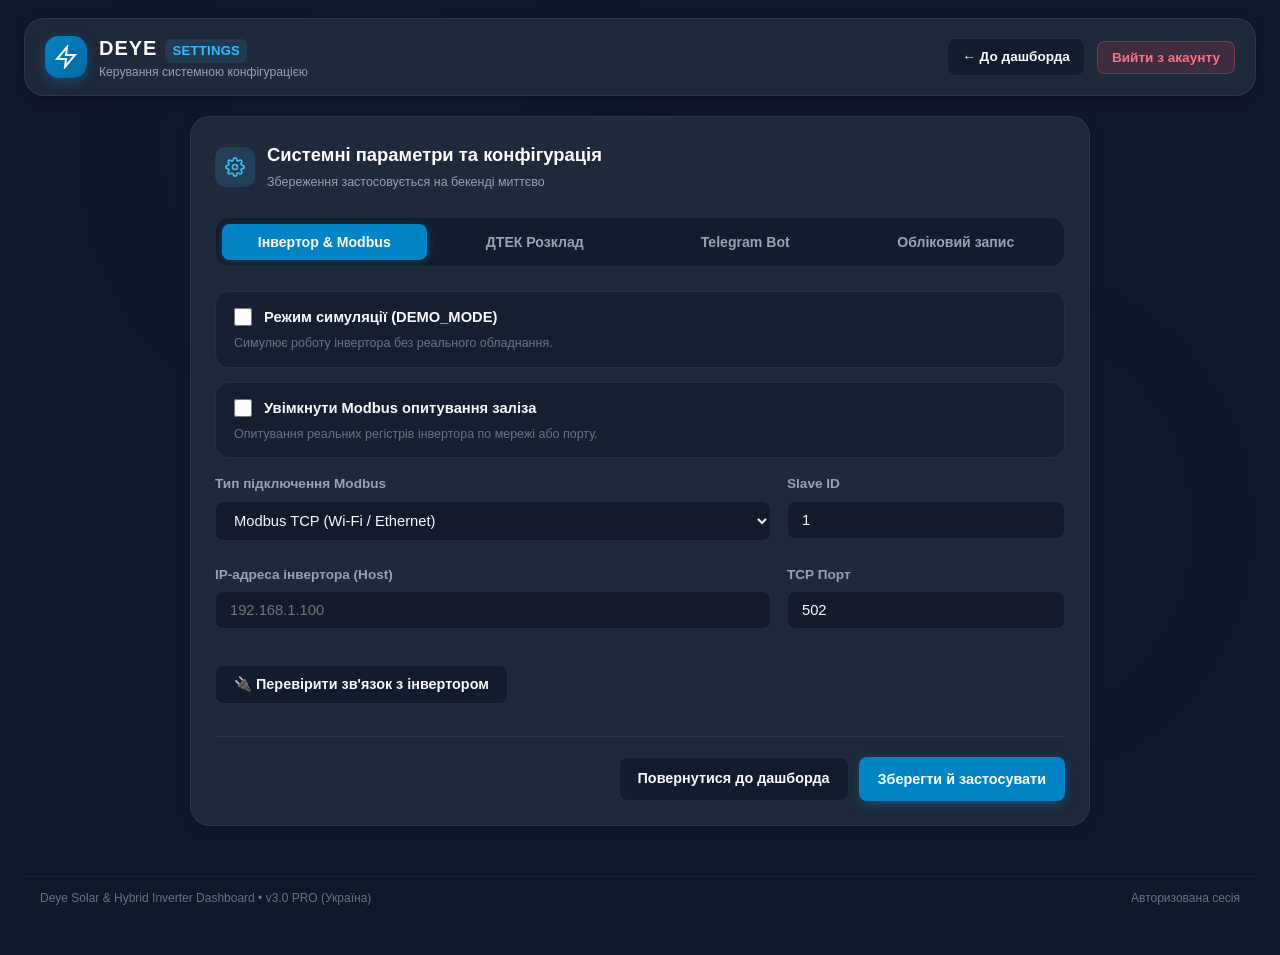
==== settings.html @ a3e16b9b "Add files via upload" ====
<!DOCTYPE html>
<html lang="uk">
<head>
  <meta charset="UTF-8">
  <meta name="viewport" content="width=device-width, initial-scale=1.0, maximum-scale=1.0, user-scalable=no">
  <title>Налаштування — Deye Inverter</title>
  <link rel="stylesheet" href="styles.css">
  <style>
    .settings-card {
      background: var(--bg-card, #1e293b);
      border: 1px solid var(--border-card, rgba(148, 163, 184, 0.12));
      border-radius: var(--radius-lg, 20px);
      padding: 24px;
      box-shadow: var(--shadow-sm, 0 2px 8px rgba(0,0,0,0.25));
    }

    .settings-tabs {
      display: flex;
      gap: 6px;
      background: rgba(15, 23, 42, 0.7);
      padding: 6px;
      border-radius: var(--radius-md, 14px);
      border: 1px solid var(--border-card, rgba(148, 163, 184, 0.12));
      overflow-x: auto;
    }

    .settings-tab {
      flex: 1;
      background: transparent;
      border: none;
      padding: 10px 16px;
      color: var(--text-muted, #94a3b8);
      font-size: 0.88rem;
      font-weight: 600;
      border-radius: var(--radius-sm, 8px);
      cursor: pointer;
      white-space: nowrap;
      transition: all 0.2s ease;
      font-family: inherit;
    }

    .settings-tab:hover {
      color: var(--text-main, #f8fafc);
      background: rgba(30, 41, 59, 0.6);
    }

    .settings-tab.active {
      background: #0284c7;
      color: #ffffff;
      box-shadow: 0 2px 10px rgba(2, 132, 199, 0.35);
    }

    .settings-tab-content { display: none; }
    .settings-tab-content.active {
      display: block;
      animation: fadeIn 0.25s ease;
    }

    @keyframes fadeIn {
      from { opacity: 0; transform: translateY(4px); }
      to { opacity: 1; transform: translateY(0); }
    }

    .form-group {
      display: flex;
      flex-direction: column;
      gap: 6px;
      margin-bottom: 16px;
    }

    .form-group label {
      font-size: 0.85rem;
      font-weight: 600;
      color: var(--text-muted, #94a3b8);
    }

    .form-input {
      width: 100%;
      background: rgba(15, 23, 42, 0.8);
      border: 1px solid var(--border-card, rgba(148, 163, 184, 0.18));
      border-radius: var(--radius-sm, 8px);
      padding: 10px 14px;
      color: var(--text-main, #f8fafc);
      font-size: 0.92rem;
      font-family: inherit;
      outline: none;
      transition: border-color 0.2s ease, box-shadow 0.2s ease;
    }

    .form-input:focus {
      border-color: var(--color-cyan, #38bdf8);
      box-shadow: 0 0 0 3px rgba(56, 189, 248, 0.2);
    }

    .form-row { display: flex; gap: 16px; }

    .form-group-checkbox {
      background: rgba(15, 23, 42, 0.5);
      border: 1px solid var(--border-card, rgba(148, 163, 184, 0.12));
      border-radius: var(--radius-md, 14px);
      padding: 14px 18px;
    }

    .switch-label {
      display: flex;
      align-items: center;
      gap: 12px;
      cursor: pointer;
      font-size: 0.92rem;
      font-weight: 600;
      color: var(--text-main, #f8fafc);
      user-select: none;
    }

    .switch-label input[type="checkbox"] {
      width: 18px;
      height: 18px;
      accent-color: #0284c7;
      cursor: pointer;
    }

    .form-hint {
      font-size: 0.78rem;
      color: var(--text-dim, #64748b);
      margin-top: 6px;
      display: block;
    }

    .btn {
      display: inline-flex;
      align-items: center;
      justify-content: center;
      gap: 8px;
      padding: 10px 18px;
      border-radius: var(--radius-sm, 8px);
      font-size: 0.9rem;
      font-weight: 600;
      font-family: inherit;
      cursor: pointer;
      border: 1px solid transparent;
      text-decoration: none;
      transition: all 0.2s ease;
    }

    .btn-primary {
      background: #0284c7;
      color: #ffffff;
      box-shadow: 0 4px 12px rgba(2, 132, 199, 0.3);
    }
    .btn-primary:hover { background: #0369a1; }

    .btn-secondary {
      background: rgba(15, 23, 42, 0.7);
      border-color: var(--border-card, rgba(148, 163, 184, 0.2));
      color: var(--text-main, #f8fafc);
    }
    .btn-secondary:hover {
      background: var(--bg-subtle, #334155);
      border-color: rgba(56, 189, 248, 0.4);
    }

    .btn-danger {
      background: rgba(244, 63, 94, 0.15);
      border-color: rgba(244, 63, 94, 0.4);
      color: #fb7185;
    }
    .btn-danger:hover { background: rgba(244, 63, 94, 0.25); }

    .test-result {
      margin-top: 12px;
      padding: 12px 16px;
      border-radius: var(--radius-sm, 8px);
      font-size: 0.86rem;
      font-weight: 500;
      font-family: var(--font-mono, monospace);
    }
    .test-result.success {
      background: rgba(16, 185, 129, 0.15);
      border: 1px solid rgba(16, 185, 129, 0.4);
      color: #34d399;
    }
    .test-result.error {
      background: rgba(244, 63, 94, 0.15);
      border: 1px solid rgba(244, 63, 94, 0.4);
      color: #fb7185;
    }

    @media (max-width: 640px) {
      .form-row { flex-direction: column; gap: 0; }
      .settings-tabs { flex-direction: column; }
    }
  </style>
</head>
<body>
  <div class="bg-glow bg-glow-1"></div>
  <div class="bg-glow bg-glow-2"></div>

  <div class="app-container">
    <header class="header">
      <div class="header-brand">
        <div class="brand-icon">
          <svg viewBox="0 0 24 24" fill="none" stroke="currentColor" stroke-width="2">
            <polygon points="13 2 3 14 12 14 11 22 21 10 12 10 13 2"></polygon>
          </svg>
        </div>
        <div>
          <div class="brand-title">
            <span class="brand-name">DEYE</span>
            <span class="brand-model">SETTINGS</span>
          </div>
          <div class="brand-subtitle">Керування системною конфігурацією</div>
        </div>
      </div>

      <div class="header-controls">
        <a href="/" class="btn btn-secondary" style="padding: 8px 14px; font-size: 0.85rem;">
          <span>← До дашборда</span>
        </a>
        <button class="btn btn-danger" id="logoutBtn" style="padding: 8px 14px; font-size: 0.85rem;">Вийти з акаунту</button>
      </div>
    </header>

    <section class="settings-card" id="settingsContent" style="max-width: 900px; margin: 0 auto; width: 100%;">
      <div class="card-header" style="display: flex; align-items: center; justify-content: space-between; margin-bottom: 24px; flex-wrap: wrap; gap: 12px;">
        <div class="card-title-group" style="display: flex; align-items: center; gap: 12px;">
          <div class="card-icon-badge" style="width: 40px; height: 40px; border-radius: 10px; display: flex; align-items: center; justify-content: center; background: rgba(56, 189, 248, 0.15); color: #38bdf8;">
            <svg viewBox="0 0 24 24" fill="none" stroke="currentColor" stroke-width="2" style="width: 20px; height: 20px;">
              <circle cx="12" cy="12" r="3"></circle>
              <path d="M19.4 15a1.65 1.65 0 0 0 .33 1.82l.06.06a2 2 0 0 1 0 2.83 2 2 0 0 1-2.83 0l-.06-.06a1.65 1.65 0 0 0-1.82-.33 1.65 1.65 0 0 0-1 1.51V21a2 2 0 0 1-2 2 2 2 0 0 1-2-2v-.09A1.65 1.65 0 0 0 9 19.4a1.65 1.65 0 0 0-1.82.33l-.06.06a2 2 0 0 1-2.83 0 2 2 0 0 1 0-2.83l-.06-.06a1.65 1.65 0 0 0 .33-1.82 1.65 1.65 0 0 0-1.51-1H3a2 2 0 0 1-2-2 2 2 0 0 1 2-2h.09A1.65 1.65 0 0 0 4.6 9a1.65 1.65 0 0 0-.33-1.82l-.06-.06a2 2 0 0 1 0-2.83 2 2 0 0 1 2.83 0l.06.06a1.65 1.65 0 0 0 1.82.33H9a1.65 1.65 0 0 0 1-1.51V3a2 2 0 0 1 2-2 2 2 0 0 1 2 2v.09a1.65 1.65 0 0 0 1 1.51 1.65 1.65 0 0 0 1.82-.33l.06-.06a2 2 0 0 1 2.83 0 2 2 0 0 1 0 2.83l-.06.06a1.65 1.65 0 0 0-.33 1.82V9a1.65 1.65 0 0 0 1.51 1H21a2 2 0 0 1 2 2 2 2 0 0 1-2 2h-.09a1.65 1.65 0 0 0-1.51 1z"></path>
            </svg>
          </div>
          <div>
            <h2 style="font-size: 1.15rem; font-weight: 700; color: #fff;">Системні параметри та конфігурація</h2>
            <span style="font-size: 0.78rem; color: var(--text-muted);">Збереження застосовується на бекенді миттєво</span>
          </div>
        </div>
      </div>

      <div class="settings-tabs">
        <button class="settings-tab active" data-tab="tab-inverter">Інвертор & Modbus</button>
        <button class="settings-tab" data-tab="tab-dtek">ДТЕК Розклад</button>
        <button class="settings-tab" data-tab="tab-telegram">Telegram Bot</button>
        <button class="settings-tab" data-tab="tab-security">Обліковий запис</button>
      </div>

      <div class="settings-form-container" style="margin-top: 24px;">
        <!-- Вкладка 1 -->
        <div class="settings-tab-content active" id="tab-inverter">
          <div class="form-group-checkbox">
            <label class="switch-label">
              <input type="checkbox" id="set_demo_mode">
              <span>Режим симуляції (DEMO_MODE)</span>
            </label>
            <small class="form-hint">Симулює роботу інвертора без реального обладнання.</small>
          </div>

          <div class="form-group-checkbox" style="margin-top: 14px;">
            <label class="switch-label">
              <input type="checkbox" id="set_modbus_enabled">
              <span>Увімкнути Modbus опитування заліза</span>
            </label>
            <small class="form-hint">Опитування реальних регістрів інвертора по мережі або порту.</small>
          </div>

          <div class="form-row" style="margin-top: 16px;">
            <div class="form-group" style="flex: 2;">
              <label>Тип підключення Modbus</label>
              <select id="set_modbus_type" class="form-input">
                <option value="tcp">Modbus TCP (Wi-Fi / Ethernet)</option>
                <option value="rtu">Modbus RTU (Serial / USB / COM)</option>
              </select>
            </div>
            <div class="form-group" style="flex: 1;">
              <label>Slave ID</label>
              <input type="number" id="set_modbus_slave_id" class="form-input" value="1">
            </div>
          </div>

          <div class="form-row" id="tcpSettingsRow" style="margin-top: 8px;">
            <div class="form-group" style="flex: 2;">
              <label>IP-адреса інвертора (Host)</label>
              <input type="text" id="set_modbus_host" class="form-input" placeholder="192.168.1.100">
            </div>
            <div class="form-group" style="flex: 1;">
              <label>TCP Порт</label>
              <input type="number" id="set_modbus_tcp_port" class="form-input" value="502">
            </div>
          </div>

          <div class="form-group hidden" id="rtuSettingsRow" style="margin-top: 8px;">
            <label>Послідовний порт (COM / USB)</label>
            <input type="text" id="set_modbus_port" class="form-input" placeholder="COM3 або /dev/ttyUSB0">
          </div>

          <div class="test-modbus-wrapper" style="margin-top: 20px;">
            <button class="btn btn-secondary" id="testModbusBtn">🔌 Перевірити зв'язок з інвертором</button>
            <div id="testModbusResult" class="test-result hidden"></div>
          </div>
        </div>

        <!-- Вкладка 2 -->
        <div class="settings-tab-content" id="tab-dtek">
          <div class="form-group">
            <label>Регіон ДТЕК</label>
            <select id="set_dtek_region" class="form-input">
              <option value="kiev">м. Київ (YASNO)</option>
              <option value="kiev_region">Київська область</option>
              <option value="dnipro">Дніпропетровська область</option>
              <option value="odesa">Одеська область</option>
            </select>
          </div>
          <div class="form-group" style="margin-top: 14px;">
            <label>Черга (Група відключень)</label>
            <select id="set_dtek_group" class="form-input">
              <option value="1">Черга 1</option>
              <option value="2">Черга 2</option>
              <option value="3">Черга 3</option>
              <option value="4">Черга 4</option>
              <option value="5">Черга 5</option>
              <option value="6">Черга 6</option>
            </select>
          </div>
        </div>

        <!-- Вкладка 3 -->
        <div class="settings-tab-content" id="tab-telegram">
          <div class="form-group-checkbox">
            <label class="switch-label">
              <input type="checkbox" id="set_telegram_notifications_enabled">
              <span>Увімкнути Telegram сповіщення</span>
            </label>
            <small class="form-hint">Надсилати сповіщення про перехід на АКБ та відновлення мережі.</small>
          </div>
          <div class="form-group" style="margin-top: 16px;">
            <label>Telegram Bot Token</label>
            <input type="text" id="set_telegram_bot_token" class="form-input" placeholder="123456789:ABCdefGhIJKlmNoPQRsTUVwxyZ">
          </div>
          <div class="form-group" style="margin-top: 14px;">
            <label>Telegram Chat ID</label>
            <input type="text" id="set_telegram_chat_id" class="form-input" placeholder="-100123456789 або 98765432">
          </div>
        </div>

        <!-- Вкладка 4: Логін та Пароль на вхід у дашборд -->
        <div class="settings-tab-content" id="tab-security">
          <div class="form-group">
            <label>Логін для входу в систему</label>
            <input type="text" id="set_admin_username" class="form-input" placeholder="admin">
          </div>
          <div class="form-group" style="margin-top: 14px;">
            <label>Новий пароль для входу</label>
            <input type="password" id="set_admin_password" class="form-input" placeholder="Введіть новий пароль (залиште порожнім, якщо не змінювати)">
            <small class="form-hint">Ці дані використовуються під час входу на головний дашборд.</small>
          </div>
        </div>
      </div>

      <div style="margin-top: 32px; padding-top: 20px; border-top: 1px solid var(--border-card); display: flex; align-items: center; justify-content: space-between; flex-wrap: wrap; gap: 14px;">
        <div class="save-status-msg" id="saveStatusMsg" style="font-weight: 600; font-size: 0.9rem;"></div>
        <div class="modal-buttons" style="display: flex; gap: 10px;">
          <a href="/" class="btn btn-secondary">Повернутися до дашборда</a>
          <button class="btn btn-primary" id="settingsSaveBtn">Зберегти й застосувати</button>
        </div>
      </div>
    </section>

    <footer class="footer" style="margin-top: 30px;">
      <div class="footer-left">
        <span>Deye Solar & Hybrid Inverter Dashboard • v3.0 PRO (Україна)</span>
      </div>
      <div class="footer-right">
        <span>Авторизована сесія</span>
      </div>
    </footer>
  </div>

  <div class="toast-container" id="toastContainer"></div>

  <script>
    (function () {
      'use strict';

      function showToast(title, desc, type = 'info') {
        const container = document.getElementById('toastContainer');
        if (!container) return;
        const toast = document.createElement('div');
        toast.className = `toast ${type === 'danger' ? 'toast-danger' : type === 'success' ? 'toast-success' : ''}`;
        const icon = type === 'danger' ? '⚡' : type === 'success' ? '✅' : 'ℹ️';

        toast.innerHTML = `
          <div class="toast-icon">${icon}</div>
          <div class="toast-content">
            <div class="toast-title">${title}</div>
            <div class="toast-desc">${desc}</div>
          </div>
        `;
        container.appendChild(toast);
        setTimeout(() => {
          toast.classList.add('toast-hiding');
          setTimeout(() => toast.remove(), 350);
        }, 4800);
      }

      const sDom = {
        logoutBtn: document.getElementById('logoutBtn'),
        saveBtn: document.getElementById('settingsSaveBtn'),
        testBtn: document.getElementById('testModbusBtn'),
        testResult: document.getElementById('testModbusResult'),
        saveMsg: document.getElementById('saveStatusMsg'),

        demoMode: document.getElementById('set_demo_mode'),
        modbusEnabled: document.getElementById('set_modbus_enabled'),
        modbusType: document.getElementById('set_modbus_type'),
        modbusSlaveId: document.getElementById('set_modbus_slave_id'),
        modbusHost: document.getElementById('set_modbus_host'),
        modbusTcpPort: document.getElementById('set_modbus_tcp_port'),
        modbusPort: document.getElementById('set_modbus_port'),
        dtekRegion: document.getElementById('set_dtek_region'),
        dtekGroup: document.getElementById('set_dtek_group'),
        telegramEnabled: document.getElementById('set_telegram_notifications_enabled'),
        telegramToken: document.getElementById('set_telegram_bot_token'),
        telegramChatId: document.getElementById('set_telegram_chat_id'),
        adminUsername: document.getElementById('set_admin_username'),
        adminPassword: document.getElementById('set_admin_password'),
        tcpRow: document.getElementById('tcpSettingsRow'),
        rtuRow: document.getElementById('rtuSettingsRow'),
        tabs: document.querySelectorAll('.settings-tab'),
        tabContents: document.querySelectorAll('.settings-tab-content')
      };

      function updateModbusTypeVisibility() {
        if (sDom.modbusType.value === 'tcp') {
          sDom.tcpRow.classList.remove('hidden');
          sDom.rtuRow.classList.add('hidden');
        } else {
          sDom.tcpRow.classList.add('hidden');
          sDom.rtuRow.classList.remove('hidden');
        }
      }

      async function loadSettingsToForm() {
        try {
          const res = await fetch('/api/admin/settings');
          if (res.status === 401) {
            window.location.href = '/login';
            return;
          }
          const data = await res.json();

          sDom.demoMode.checked = (data.demo_mode === 'True' || data.demo_mode === 'true');
          sDom.modbusEnabled.checked = (data.modbus_enabled === 'True' || data.modbus_enabled === 'true');
          sDom.modbusType.value = data.modbus_type || 'tcp';
          sDom.modbusSlaveId.value = data.modbus_slave_id || '1';
          sDom.modbusHost.value = data.modbus_host || '192.168.1.100';
          sDom.modbusTcpPort.value = data.modbus_tcp_port || '502';
          sDom.modbusPort.value = data.modbus_port || 'COM3';
          sDom.dtekRegion.value = data.dtek_region || 'kiev';
          sDom.dtekGroup.value = data.dtek_group || '3';
          sDom.telegramEnabled.checked = (data.telegram_notifications_enabled === 'True' || data.telegram_notifications_enabled === 'true');
          sDom.telegramToken.value = data.telegram_bot_token || '';
          sDom.telegramChatId.value = data.telegram_chat_id || '';
          sDom.adminUsername.value = data.admin_username || 'admin';
          sDom.adminPassword.value = '';

          updateModbusTypeVisibility();
        } catch (e) {
          console.error(e);
        }
      }

      loadSettingsToForm();

      sDom.logoutBtn.addEventListener('click', async () => {
        await fetch('/api/auth/logout', { method: 'POST' });
        window.location.href = '/login';
      });

      sDom.modbusType.addEventListener('change', updateModbusTypeVisibility);

      sDom.tabs.forEach(tab => {
        tab.addEventListener('click', () => {
          sDom.tabs.forEach(t => t.classList.remove('active'));
          sDom.tabContents.forEach(c => c.classList.remove('active'));
          tab.classList.add('active');
          const targetId = tab.getAttribute('data-tab');
          const targetEl = document.getElementById(targetId);
          if (targetEl) targetEl.classList.add('active');
        });
      });

      sDom.testBtn.addEventListener('click', async () => {
        sDom.testResult.className = 'test-result';
        sDom.testResult.textContent = 'Перевірка зв\'язку з інвертором...';
        sDom.testResult.classList.remove('hidden');

        try {
          const payload = {
            modbus_host: sDom.modbusHost.value,
            modbus_tcp_port: parseInt(sDom.modbusTcpPort.value) || 502,
            modbus_type: sDom.modbusType.value,
            modbus_port: sDom.modbusPort.value
          };

          const res = await fetch('/api/admin/test-modbus', {
            method: 'POST',
            headers: { 'Content-Type': 'application/json' },
            body: JSON.stringify(payload)
          });
          const data = await res.json();

          if (res.ok && data.success) {
            sDom.testResult.className = 'test-result success';
            sDom.testResult.textContent = data.message;
          } else {
            sDom.testResult.className = 'test-result error';
            sDom.testResult.textContent = data.message || 'Помилка з\'єднання';
          }
        } catch (e) {
          sDom.testResult.className = 'test-result error';
          sDom.testResult.textContent = 'Помилка мережевого запиту до сервера';
        }
      });

      sDom.saveBtn.addEventListener('click', async () => {
        sDom.saveMsg.textContent = 'Збереження...';
        sDom.saveMsg.style.color = '#38bdf8';

        try {
          const settingsPayload = {
            demo_mode: sDom.demoMode.checked ? 'True' : 'False',
            modbus_enabled: sDom.modbusEnabled.checked ? 'True' : 'False',
            modbus_type: sDom.modbusType.value,
            modbus_slave_id: sDom.modbusSlaveId.value,
            modbus_host: sDom.modbusHost.value,
            modbus_tcp_port: sDom.modbusTcpPort.value,
            modbus_port: sDom.modbusPort.value,
            dtek_region: sDom.dtekRegion.value,
            dtek_group: sDom.dtekGroup.value,
            telegram_notifications_enabled: sDom.telegramEnabled.checked ? 'True' : 'False',
            telegram_bot_token: sDom.telegramToken.value,
            telegram_chat_id: sDom.telegramChatId.value,
            admin_username: sDom.adminUsername.value.trim() || 'admin'
          };

          if (sDom.adminPassword.value.trim()) {
            settingsPayload.admin_password = sDom.adminPassword.value.trim();
          }

          const res = await fetch('/api/admin/settings', {
            method: 'POST',
            headers: { 'Content-Type': 'application/json' },
            body: JSON.stringify(settingsPayload)
          });
          const data = await res.json();

          if (res.ok && data.success) {
            sDom.saveMsg.textContent = 'Успішно збережено та застосовано!';
            sDom.saveMsg.style.color = '#34d399';
            showToast('Налаштування оновлено', data.message, 'success');
            setTimeout(() => { sDom.saveMsg.textContent = ''; }, 3000);
          } else {
            throw new Error(data.detail || 'Не вдалося зберегти налаштування');
          }
        } catch (e) {
          sDom.saveMsg.textContent = 'Помилка збереження';
          sDom.saveMsg.style.color = '#fb7185';
          showToast('Помилка', e.message || 'Не вдалося зберегти налаштування', 'danger');
        }
      });
    })();
  </script>
</body>
</html>
---- styles.css ----
﻿/* ==========================================================================
   Deye Inverter Home Energy System — Dark Theme & Responsive Stylesheet
   Palette: Background #0f172a, Cards #1e293b, Text #f8fafc / #94a3b8
   ========================================================================== */

:root {
  --bg-main: #0f172a;
  --bg-card: #1e293b;
  --bg-card-hover: #24344d;
  --bg-subtle: #334155;
  --bg-surface: rgba(30, 41, 59, 0.7);

  --border-card: rgba(148, 163, 184, 0.12);
  --border-focus: rgba(56, 189, 248, 0.5);

  --text-main: #f8fafc;
  --text-muted: #94a3b8;
  --text-dim: #64748b;

  --color-online: #10b981;
  --color-online-glow: rgba(16, 185, 129, 0.25);
  --color-online-bg: rgba(16, 185, 129, 0.12);

  --color-offline: #f43f5e;
  --color-offline-glow: rgba(244, 63, 94, 0.35);
  --color-offline-bg: rgba(244, 63, 94, 0.15);

  --color-warning: #f59e0b;
  --color-warning-glow: rgba(245, 158, 11, 0.25);

  --color-cyan: #38bdf8;
  --color-violet: #a855f7;
  --color-blue: #3b82f6;

  --radius-sm: 8px;
  --radius-md: 14px;
  --radius-lg: 20px;
  --radius-xl: 26px;

  --font-sans: -apple-system, BlinkMacSystemFont, "Segoe UI", Roboto, "Helvetica Neue", Arial, sans-serif;
  --font-mono: ui-monospace, SFMono-Regular, Menlo, Monaco, Consolas, "Liberation Mono", "Courier New", monospace;

  --shadow-sm: 0 2px 8px rgba(0, 0, 0, 0.25);
  --shadow-md: 0 8px 24px rgba(0, 0, 0, 0.35);
  --shadow-lg: 0 16px 36px rgba(0, 0, 0, 0.45);
  --shadow-glow-green: 0 0 25px rgba(16, 185, 129, 0.25);
  --shadow-glow-red: 0 0 35px rgba(244, 63, 94, 0.3);

  --transition-fast: 0.18s ease;
  --transition-normal: 0.3s cubic-bezier(0.16, 1, 0.3, 1);
}

*, *::before, *::after {
  box-sizing: border-box;
  margin: 0;
  padding: 0;
  -webkit-font-smoothing: antialiased;
  -moz-osx-font-smoothing: grayscale;
}

html, body {
  display: block;
  width: 100%;
  min-height: 100vh;
  background-color: var(--bg-main);
  color: var(--text-main);
  font-family: var(--font-sans);
  line-height: 1.5;
  overflow-x: hidden;
  position: relative;
}

.bg-glow {
  position: fixed;
  border-radius: 50%;
  pointer-events: none;
  filter: blur(120px);
  z-index: 0;
  opacity: 0.4;
  transition: opacity 0.8s ease, background 0.8s ease;
}

.bg-glow-1 {
  width: 500px;
  height: 500px;
  top: -100px;
  left: 10%;
  background: radial-gradient(circle, rgba(16, 185, 129, 0.15) 0%, transparent 70%);
}

.bg-glow-2 {
  width: 450px;
  height: 450px;
  top: 300px;
  right: 5%;
  background: radial-gradient(circle, rgba(56, 189, 248, 0.12) 0%, transparent 70%);
}

body.blackout-active .bg-glow-1 {
  background: radial-gradient(circle, rgba(244, 63, 94, 0.25) 0%, transparent 70%);
  opacity: 0.6;
}

body.blackout-active .bg-glow-2 {
  background: radial-gradient(circle, rgba(245, 158, 11, 0.18) 0%, transparent 70%);
}

.app-container {
  position: relative;
  z-index: 1;
  width: 100%;
  max-width: 1440px;
  margin: 0 auto;
  padding: 18px 24px 36px 24px;
  display: flex;
  flex-direction: column;
  gap: 20px;
}

/* ==========================================================================
   Шапка (Header)
   ========================================================================== */
.header {
  display: flex;
  align-items: center;
  justify-content: space-between;
  gap: 16px;
  width: 100%;
  padding: 14px 20px;
  background: var(--bg-card);
  border: 1px solid var(--border-card);
  border-radius: var(--radius-lg);
  box-shadow: var(--shadow-sm);
  backdrop-filter: blur(8px);
}

.header-brand {
  display: flex;
  align-items: center;
  gap: 12px;
}

.brand-icon {
  width: 42px;
  height: 42px;
  border-radius: var(--radius-md);
  background: linear-gradient(135deg, #0284c7 0%, #0369a1 100%);
  display: flex;
  align-items: center;
  justify-content: center;
  color: #fff;
  box-shadow: 0 4px 12px rgba(2, 132, 199, 0.35);
  flex-shrink: 0;
}

.brand-icon svg {
  width: 24px;
  height: 24px;
}

.brand-title {
  display: flex;
  align-items: baseline;
  gap: 8px;
}

.brand-name {
  font-weight: 800;
  font-size: 1.25rem;
  letter-spacing: 0.05em;
  color: #fff;
}

.brand-model {
  font-size: 0.82rem;
  font-weight: 600;
  color: var(--color-cyan);
  background: rgba(56, 189, 248, 0.12);
  padding: 2px 7px;
  border-radius: 6px;
  letter-spacing: 0.02em;
}

.brand-subtitle {
  font-size: 0.76rem;
  color: var(--text-muted);
}

.header-center {
  display: flex;
  align-items: center;
}

.clock-widget {
  text-align: center;
  padding: 4px 14px;
  background: rgba(15, 23, 42, 0.6);
  border: 1px solid var(--border-card);
  border-radius: var(--radius-sm);
}

.clock-time {
  font-family: var(--font-mono);
  font-size: 1.15rem;
  font-weight: 700;
  letter-spacing: 0.08em;
  color: var(--text-main);
}

.clock-date {
  font-size: 0.72rem;
  color: var(--text-muted);
}

.header-controls {
  display: flex;
  align-items: center;
  gap: 12px;
}

.bms-status {
  display: flex;
  align-items: center;
  gap: 8px;
  padding: 6px 12px;
  background: rgba(15, 23, 42, 0.7);
  border: 1px solid var(--border-card);
  border-radius: 20px;
  font-size: 0.78rem;
  font-weight: 600;
  color: var(--text-muted);
}

.status-dot {
  width: 8px;
  height: 8px;
  border-radius: 50%;
  background: var(--color-online);
}

.pulse-green {
  box-shadow: 0 0 0 0 rgba(16, 185, 129, 0.7);
  animation: pulse-ring 2s infinite;
}

@keyframes pulse-ring {
  0% { box-shadow: 0 0 0 0 rgba(16, 185, 129, 0.7); }
  70% { box-shadow: 0 0 0 6px rgba(16, 185, 129, 0); }
  100% { box-shadow: 0 0 0 0 rgba(16, 185, 129, 0); }
}

.sound-toggle-btn {
  width: 38px;
  height: 38px;
  border-radius: var(--radius-md);
  background: rgba(15, 23, 42, 0.7);
  border: 1px solid var(--border-card);
  color: var(--text-muted);
  cursor: pointer;
  display: flex;
  align-items: center;
  justify-content: center;
  transition: var(--transition-fast);
}

.sound-toggle-btn:hover {
  background: var(--bg-subtle);
  color: var(--text-main);
}

.sound-toggle-btn svg {
  width: 18px;
  height: 18px;
}

.settings-btn {
  background: rgba(15, 23, 42, 0.7);
  border: 1px solid var(--border-card);
  border-radius: var(--radius-md);
  width: 38px;
  height: 38px;
  display: flex;
  align-items: center;
  justify-content: center;
  color: var(--text-muted);
  cursor: pointer;
  text-decoration: none;
  transition: var(--transition-fast);
}

.settings-btn:hover {
  background: var(--bg-subtle);
  color: var(--text-main);
  border-color: rgba(56, 189, 248, 0.4);
}

.settings-btn svg {
  width: 18px;
  height: 18px;
}

.sim-switch-wrapper {
  position: relative;
}

.sim-switch-btn {
  display: flex;
  align-items: center;
  gap: 8px;
  padding: 8px 16px;
  background: rgba(16, 185, 129, 0.16);
  border: 1px solid rgba(16, 185, 129, 0.4);
  border-radius: 30px;
  color: #a7f3d0;
  font-family: var(--font-sans);
  font-size: 0.85rem;
  font-weight: 700;
  cursor: pointer;
  box-shadow: 0 0 15px rgba(16, 185, 129, 0.2);
  transition: all var(--transition-normal);
  user-select: none;
}

.sim-switch-btn:hover {
  background: rgba(16, 185, 129, 0.25);
  border-color: rgba(16, 185, 129, 0.7);
}

.sim-switch-btn.active-blackout {
  background: rgba(244, 63, 94, 0.22);
  border-color: rgba(244, 63, 94, 0.65);
  color: #fecdd3;
  box-shadow: 0 0 20px rgba(244, 63, 94, 0.4);
}

.switch-content {
  display: flex;
  align-items: center;
  gap: 8px;
}

/* ==========================================================================
   1. Головний баннер статусу мережі
   ========================================================================== */
.network-banner {
  display: flex;
  align-items: center;
  justify-content: space-between;
  gap: 24px;
  width: 100%;
  padding: 24px 28px;
  background: linear-gradient(135deg, rgba(30, 41, 59, 0.95) 0%, rgba(15, 23, 42, 0.95) 100%);
  border: 1px solid rgba(16, 185, 129, 0.3);
  border-radius: var(--radius-xl);
  box-shadow: var(--shadow-glow-green);
  transition: all 0.4s ease;
  position: relative;
  overflow: hidden;
}

.network-banner::before {
  content: "";
  position: absolute;
  top: 0;
  left: 0;
  right: 0;
  height: 3px;
  background: linear-gradient(90deg, #10b981 0%, #34d399 50%, #10b981 100%);
}

body.blackout-active .network-banner {
  border-color: rgba(244, 63, 94, 0.5);
  box-shadow: var(--shadow-glow-red);
}

body.blackout-active .network-banner::before {
  background: linear-gradient(90deg, #f43f5e 0%, #fb7185 50%, #f43f5e 100%);
}

.banner-main-status {
  display: flex;
  flex-direction: column;
  gap: 12px;
  flex: 1;
}

.status-indicator-badge {
  display: flex;
  align-items: center;
  gap: 18px;
  position: relative;
}

.radar-ping {
  position: absolute;
  left: 0;
  top: 50%;
  margin-top: -26px;
  width: 52px;
  height: 52px;
  border-radius: 50%;
  background: rgba(16, 185, 129, 0.3);
  animation: radar-ping 2s cubic-bezier(0, 0, 0.2, 1) infinite;
  pointer-events: none;
}

@keyframes radar-ping {
  0% { transform: scale(1); opacity: 0.8; }
  75%, 100% { transform: scale(2.2); opacity: 0; }
}

body.blackout-active .radar-ping {
  background: rgba(244, 63, 94, 0.4);
}

.status-icon {
  width: 52px;
  height: 52px;
  border-radius: 16px;
  background: var(--color-online-bg);
  border: 1px solid rgba(16, 185, 129, 0.4);
  display: flex;
  align-items: center;
  justify-content: center;
  color: var(--color-online);
  position: relative;
  z-index: 1;
  flex-shrink: 0;
}

body.blackout-active .status-icon {
  background: var(--color-offline-bg);
  border-color: rgba(244, 63, 94, 0.5);
  color: var(--color-offline);
}

.status-icon svg {
  width: 28px;
  height: 28px;
}

.status-text-group {
  position: relative;
  z-index: 1;
}

.status-headline {
  font-size: 1.85rem;
  font-weight: 800;
  letter-spacing: 0.02em;
  color: var(--color-online);
  line-height: 1.2;
}

body.blackout-active .status-headline {
  color: var(--color-offline);
}

.status-subtext {
  font-size: 0.88rem;
  color: var(--text-muted);
  margin-top: 4px;
}

.status-mode-tag {
  align-self: flex-start;
  display: inline-flex;
  align-items: center;
  gap: 8px;
  padding: 5px 14px;
  background: rgba(15, 23, 42, 0.7);
  border: 1px solid var(--border-card);
  border-radius: 30px;
  font-size: 0.75rem;
  font-weight: 700;
  letter-spacing: 0.04em;
  color: var(--color-cyan);
}

.mode-bullet {
  width: 7px;
  height: 7px;
  border-radius: 50%;
  background: var(--color-cyan);
}

body.blackout-active .status-mode-tag {
  background: rgba(245, 158, 11, 0.15);
  border-color: rgba(245, 158, 11, 0.4);
  color: #fbbf24;
}

body.blackout-active .mode-bullet {
  background: #fbbf24;
  box-shadow: 0 0 8px #fbbf24;
}

.banner-divider {
  width: 1px;
  height: 80px;
  background: rgba(148, 163, 184, 0.15);
}

.banner-runtime {
  display: flex;
  flex-direction: column;
  justify-content: center;
  min-width: 320px;
  padding-left: 12px;
}

.runtime-caption {
  display: flex;
  align-items: center;
  gap: 7px;
  font-size: 0.75rem;
  font-weight: 700;
  letter-spacing: 0.07em;
  color: var(--text-muted);
  text-transform: uppercase;
}

.runtime-caption svg {
  width: 16px;
  height: 16px;
  color: var(--color-cyan);
}

.runtime-value {
  font-size: 1.85rem;
  font-weight: 800;
  color: var(--text-main);
  margin: 4px 0 2px 0;
  font-family: var(--font-sans);
}

.runtime-value .highlight {
  color: #38bdf8;
  font-family: var(--font-mono);
  letter-spacing: -0.01em;
}

body.blackout-active .runtime-value .highlight {
  color: #fbbf24;
}

.runtime-sub {
  font-size: 0.78rem;
  color: var(--text-dim);
}

.runtime-sub strong {
  color: var(--text-muted);
}

/* ==========================================================================
   Схема потоків енергії (Power Flow Widget)
   ========================================================================== */
.power-flow-section {
  width: 100%;
}

.flow-card {
  background: var(--bg-card);
  border: 1px solid var(--border-card);
  border-radius: var(--radius-lg);
  padding: 18px 24px 22px 24px;
  box-shadow: var(--shadow-sm);
}

.flow-header {
  display: flex;
  align-items: center;
  justify-content: space-between;
  margin-bottom: 20px;
}

.flow-title {
  font-size: 0.88rem;
  font-weight: 700;
  color: var(--text-muted);
  letter-spacing: 0.03em;
  text-transform: uppercase;
}

.flow-badge {
  font-size: 0.74rem;
  font-weight: 600;
  color: var(--color-online);
  background: var(--color-online-bg);
  padding: 3px 10px;
  border-radius: 12px;
  border: 1px solid rgba(16, 185, 129, 0.25);
}

.flow-diagram {
  position: relative;
  display: grid;
  grid-template-columns: 1fr 120px 1.2fr 120px 1fr;
  grid-template-rows: auto 80px auto;
  align-items: center;
  justify-items: center;
  max-width: 900px;
  margin: 0 auto;
}

.flow-node {
  display: flex;
  flex-direction: column;
  align-items: center;
  text-align: center;
  gap: 6px;
  position: relative;
  z-index: 2;
}

.node-icon {
  width: 54px;
  height: 54px;
  border-radius: 16px;
  background: rgba(15, 23, 42, 0.8);
  border: 2px solid var(--border-card);
  display: flex;
  align-items: center;
  justify-content: center;
}

.node-icon svg {
  width: 26px;
  height: 26px;
}

.grid-icon { color: var(--color-online); border-color: rgba(16, 185, 129, 0.5); }
.deye-icon { color: var(--color-cyan); border-color: rgba(56, 189, 248, 0.6); }
.home-icon { color: #f59e0b; border-color: rgba(245, 158, 11, 0.5); }
.bat-icon { color: #10b981; border-color: rgba(16, 185, 129, 0.5); }

body.blackout-active .grid-icon {
  color: var(--text-dim);
  border-color: rgba(100, 116, 139, 0.3);
  opacity: 0.5;
}

body.blackout-active .bat-icon {
  color: #f59e0b;
  border-color: rgba(245, 158, 11, 0.7);
  box-shadow: 0 0 16px rgba(245, 158, 11, 0.3);
}

.node-label {
  font-size: 0.78rem;
  font-weight: 600;
  color: var(--text-muted);
}

.node-val {
  font-family: var(--font-mono);
  font-size: 0.84rem;
  font-weight: 700;
  color: var(--text-main);
  background: rgba(15, 23, 42, 0.7);
  padding: 2px 8px;
  border-radius: 6px;
  border: 1px solid var(--border-card);
}

.highlight-val {
  color: var(--color-cyan);
  border-color: rgba(56, 189, 248, 0.3);
}

#nodeGrid { grid-column: 1; grid-row: 1; }
.flow-line-left { grid-column: 2; grid-row: 1; }
#nodeInverter { grid-column: 3; grid-row: 1; }
.flow-line-right { grid-column: 4; grid-row: 1; }
#nodeHome { grid-column: 5; grid-row: 1; }

.flow-line-bottom {
  grid-column: 3;
  grid-row: 2;
  height: 100%;
  display: flex;
  justify-content: center;
}

#nodeBattery {
  grid-column: 3;
  grid-row: 3;
}

.flow-line-wrap {
  width: 100%;
  display: flex;
  align-items: center;
  justify-content: center;
  position: relative;
  z-index: 1;
}

.flow-line {
  position: relative;
  width: 100%;
  height: 3px;
  background: rgba(148, 163, 184, 0.18);
  border-radius: 2px;
  overflow: hidden;
}

.flow-line-vert {
  width: 3px;
  height: 100%;
}

.flow-particles {
  position: absolute;
  top: 0;
  left: 0;
  right: 0;
  bottom: 0;
}

.flow-particles.active {
  background: repeating-linear-gradient(
    90deg,
    transparent,
    transparent 10px,
    var(--color-online) 10px,
    var(--color-online) 20px
  );
  animation: flow-anim 0.8s linear infinite;
}

@keyframes flow-anim {
  0% { background-position: 0 0; }
  100% { background-position: 40px 0; }
}

.flow-particles.bat-discharging {
  background: repeating-linear-gradient(
    0deg,
    transparent,
    transparent 8px,
    var(--color-warning) 8px,
    var(--color-warning) 16px
  );
  animation: flow-up 0.8s linear infinite;
}

@keyframes flow-up {
  0% { background-position: 0 32px; }
  100% { background-position: 0 0; }
}

body.blackout-active .flow-particles.grid-flow-off {
  opacity: 0;
  animation: none;
}

/* ==========================================================================
   2. Картки ключових параметрів
   ========================================================================== */
.cards-grid {
  display: grid;
  grid-template-columns: repeat(4, 1fr);
  gap: 18px;
  width: 100%;
}

.metric-card {
  background: var(--bg-card);
  border: 1px solid var(--border-card);
  border-radius: var(--radius-lg);
  padding: 20px;
  display: flex;
  flex-direction: column;
  justify-content: space-between;
  box-shadow: var(--shadow-sm);
  position: relative;
  width: 100%;
}

.card-header {
  display: flex;
  align-items: flex-start;
  justify-content: space-between;
  gap: 12px;
  margin-bottom: 16px;
}

.card-title-group {
  display: flex;
  align-items: center;
  gap: 10px;
}

.card-icon-badge {
  width: 38px;
  height: 38px;
  border-radius: 10px;
  display: flex;
  align-items: center;
  justify-content: center;
  flex-shrink: 0;
}

.card-icon-badge svg {
  width: 20px;
  height: 20px;
}

.battery-badge { background: rgba(16, 185, 129, 0.15); color: #10b981; }
.load-badge { background: rgba(56, 189, 248, 0.15); color: #38bdf8; }
.grid-badge { background: rgba(168, 85, 247, 0.15); color: #a855f7; }
.energy-badge { background: rgba(245, 158, 11, 0.15); color: #f59e0b; }

.card-title {
  font-size: 0.96rem;
  font-weight: 700;
  color: var(--text-main);
  line-height: 1.25;
}

.card-subtitle {
  display: block;
  font-size: 0.72rem;
  line-height: 1.3;
  color: var(--text-muted);
}

.card-pill {
  font-size: 0.72rem;
  font-weight: 700;
  padding: 3px 9px;
  border-radius: 12px;
  white-space: nowrap;
}

.pill-normal { background: rgba(16, 185, 129, 0.15); color: #34d399; }
.pill-blue { background: rgba(56, 189, 248, 0.15); color: #38bdf8; }
.pill-green { background: rgba(16, 185, 129, 0.15); color: #34d399; }
.pill-violet { background: rgba(168, 85, 247, 0.15); color: #c084fc; }
.pill-warning { background: rgba(245, 158, 11, 0.2); color: #fbbf24; }
.pill-danger { background: rgba(244, 63, 94, 0.2); color: #fb7185; }

/* Картка 1: Батарея */
.battery-dial-container {
  position: relative;
  width: 120px;
  height: 120px;
  margin: 0 auto 14px auto;
  display: flex;
  align-items: center;
  justify-content: center;
}

.battery-circular-gauge {
  width: 100%;
  height: 100%;
  transform: rotate(-90deg);
}

.gauge-bg {
  fill: none;
  stroke: rgba(148, 163, 184, 0.12);
  stroke-width: 9;
}

.gauge-fill {
  fill: none;
  stroke: #10b981;
  stroke-width: 9;
  stroke-linecap: round;
  stroke-dasharray: 314;
  stroke-dashoffset: 40;
  transition: stroke-dashoffset 0.8s ease, stroke 0.4s ease;
}

.gauge-center-text {
  position: absolute;
  display: flex;
  flex-direction: column;
  align-items: center;
  justify-content: center;
}

.big-percent {
  font-family: var(--font-mono);
  font-size: 1.7rem;
  font-weight: 800;
  color: var(--text-main);
  line-height: 1;
}

.big-percent .unit {
  font-size: 0.95rem;
  color: var(--text-muted);
}

.gauge-state-text {
  font-size: 0.75rem;
  font-weight: 600;
  color: var(--color-cyan);
  margin-top: 3px;
  font-family: var(--font-mono);
}

.meter-bar-container {
  margin-bottom: 14px;
}

.meter-bar-track {
  width: 100%;
  height: 6px;
  background: rgba(15, 23, 42, 0.8);
  border-radius: 4px;
  overflow: hidden;
}

.meter-bar-fill {
  height: 100%;
  background: linear-gradient(90deg, #10b981 0%, #34d399 100%);
  border-radius: 4px;
  transition: width 0.6s ease, background 0.4s ease;
}

.meter-ticks {
  display: flex;
  justify-content: space-between;
  font-size: 0.65rem;
  color: var(--text-dim);
  margin-top: 4px;
  font-family: var(--font-mono);
}

.data-mini-grid {
  display: grid;
  grid-template-columns: 1fr 1fr;
  gap: 10px;
}

.data-mini-item {
  background: rgba(15, 23, 42, 0.6);
  padding: 8px 10px;
  border-radius: var(--radius-sm);
  border: 1px solid rgba(148, 163, 184, 0.08);
  display: flex;
  flex-direction: column;
}

.mini-label {
  font-size: 0.68rem;
  color: var(--text-muted);
  text-transform: uppercase;
  letter-spacing: 0.02em;
}

.mini-value {
  font-family: var(--font-mono);
  font-size: 0.9rem;
  font-weight: 700;
  color: var(--text-main);
  margin-top: 2px;
}

.color-green { color: #34d399; }
.color-rose { color: #fb7185; }
.color-amber { color: #fbbf24; }

/* Картка 2: Поточне споживання */
.large-value-display {
  display: flex;
  align-items: baseline;
  gap: 6px;
  margin-bottom: 12px;
}

.value-number {
  font-family: var(--font-mono);
  font-size: 2.3rem;
  font-weight: 800;
  color: #fff;
  line-height: 1;
}

.value-unit {
  font-size: 1.15rem;
  font-weight: 600;
  color: var(--text-muted);
}

.load-sparkline-wrap {
  margin-bottom: 14px;
}

.sparkline-bar-group {
  display: flex;
  align-items: flex-end;
  gap: 4px;
  height: 38px;
  padding: 2px 0;
  border-bottom: 1px solid var(--border-card);
}

.sparkline-bar {
  flex: 1;
  background: rgba(56, 189, 248, 0.3);
  border-radius: 2px 2px 0 0;
  min-height: 4px;
  transition: height 0.4s ease, background 0.3s ease;
}

.sparkline-bar.latest {
  background: var(--color-cyan);
  box-shadow: 0 0 8px rgba(56, 189, 248, 0.5);
}

.sparkline-sub {
  font-size: 0.68rem;
  color: var(--text-dim);
  margin-top: 4px;
}

.quick-load-controls {
  margin-top: 14px;
  padding-top: 12px;
  border-top: 1px solid var(--border-card);
}

.quick-label {
  display: block;
  font-size: 0.7rem;
  font-weight: 600;
  color: var(--text-muted);
  margin-bottom: 8px;
}

.load-buttons-group {
  display: flex;
  flex-wrap: wrap;
  gap: 6px;
}

.load-btn {
  padding: 5px 9px;
  background: rgba(15, 23, 42, 0.7);
  border: 1px solid var(--border-card);
  border-radius: 6px;
  color: var(--text-muted);
  font-size: 0.72rem;
  font-weight: 600;
  cursor: pointer;
  transition: all var(--transition-fast);
}

.load-btn:hover {
  background: var(--bg-subtle);
  color: var(--text-main);
  border-color: rgba(56, 189, 248, 0.3);
}

.load-btn.active-load {
  background: rgba(245, 158, 11, 0.18);
  border-color: rgba(245, 158, 11, 0.5);
  color: #fbbf24;
}

.reset-btn {
  color: var(--text-dim);
}

/* Картка 3: Мережа */
.grid-params-split {
  display: grid;
  grid-template-columns: 1fr 1fr;
  gap: 12px;
  margin-bottom: 14px;
}

.param-half {
  background: rgba(15, 23, 42, 0.6);
  padding: 12px;
  border-radius: var(--radius-sm);
  border: 1px solid rgba(148, 163, 184, 0.08);
  display: flex;
  flex-direction: column;
}

.param-title {
  font-size: 0.68rem;
  color: var(--text-muted);
  font-weight: 700;
  letter-spacing: 0.04em;
}

.param-big-val {
  display: flex;
  align-items: baseline;
  gap: 4px;
  margin: 6px 0;
}

.param-big-val .value-number {
  font-size: 1.7rem;
}

.param-big-val .value-unit {
  font-size: 0.95rem;
}

.param-status-bar {
  width: 100%;
  height: 4px;
  background: rgba(255, 255, 255, 0.08);
  border-radius: 2px;
  overflow: hidden;
  margin-bottom: 6px;
}

.param-gauge-bar {
  height: 100%;
  background: var(--color-online);
  border-radius: 2px;
  transition: width 0.5s ease, background 0.4s ease;
}

.param-norm {
  font-size: 0.66rem;
  color: var(--text-dim);
}

.grid-card-footer {
  padding-top: 10px;
  border-top: 1px solid var(--border-card);
  display: flex;
  flex-direction: column;
  gap: 6px;
}

.grid-info-row {
  display: flex;
  justify-content: space-between;
  font-size: 0.74rem;
}

.info-label {
  color: var(--text-muted);
}

.info-val {
  font-weight: 600;
  color: var(--text-main);
  font-family: var(--font-mono);
}

/* Картка 4: Енергобаланс */
.energy-details-stack {
  display: flex;
  flex-direction: column;
  gap: 10px;
}

.energy-row {
  display: flex;
  align-items: center;
  justify-content: space-between;
  padding: 8px 10px;
  background: rgba(15, 23, 42, 0.6);
  border-radius: var(--radius-sm);
  border: 1px solid rgba(148, 163, 184, 0.08);
}

.energy-row-info {
  display: flex;
  align-items: center;
  gap: 8px;
}

.energy-icon-bullet {
  width: 8px;
  height: 8px;
  border-radius: 50%;
  flex-shrink: 0;
}

.grid-bullet { background: #a855f7; box-shadow: 0 0 6px rgba(168, 85, 247, 0.6); }
.bat-bullet { background: #10b981; box-shadow: 0 0 6px rgba(16, 185, 129, 0.6); }
.home-bullet { background: #38bdf8; box-shadow: 0 0 6px rgba(56, 189, 248, 0.6); }

.energy-row-title {
  font-size: 0.78rem;
  font-weight: 600;
  color: var(--text-main);
  line-height: 1.2;
}

.energy-row-desc {
  font-size: 0.68rem;
  color: var(--text-dim);
}

.energy-row-val {
  text-align: right;
  font-family: var(--font-mono);
}

.energy-num {
  font-size: 1.05rem;
  font-weight: 700;
  color: var(--text-main);
}

.highlight-num {
  color: #38bdf8;
}

.energy-unit {
  font-size: 0.75rem;
  color: var(--text-muted);
  margin-left: 2px;
}

.total-row {
  background: rgba(56, 189, 248, 0.08);
  border-color: rgba(56, 189, 248, 0.2);
}

.energy-ratio-bar {
  display: flex;
  height: 8px;
  width: 100%;
  border-radius: 4px;
  overflow: hidden;
  margin-top: 4px;
  background: rgba(15, 23, 42, 0.9);
}

.ratio-segment {
  height: 100%;
  transition: width 0.5s ease;
}

.ratio-grid { background: #a855f7; }
.ratio-bat { background: #10b981; }

.ratio-legend {
  display: flex;
  justify-content: space-between;
  font-size: 0.72rem;
  color: var(--text-muted);
}

.legend-item {
  display: flex;
  align-items: center;
  gap: 5px;
}

.legend-color {
  width: 8px;
  height: 8px;
  border-radius: 2px;
}

.grid-bg { background: #a855f7; }
.bat-bg { background: #10b981; }

/* ==========================================================================
   Блок розкладу ДТЕК
   ========================================================================== */
.dtek-schedule-section {
  background: var(--bg-card);
  border: 1px solid var(--border-card);
  border-radius: var(--radius-lg);
  padding: 22px 24px;
  box-shadow: var(--shadow-sm);
  width: 100%;
}

.dtek-icon-badge {
  background: rgba(56, 189, 248, 0.12);
  border: 1px solid rgba(56, 189, 248, 0.25);
  color: var(--color-cyan);
}

.dtek-timeline-container {
  display: flex;
  flex-direction: column;
  gap: 14px;
  margin-top: 14px;
}

.dtek-hours-grid {
  display: grid;
  grid-template-columns: repeat(24, 1fr);
  gap: 4px;
}

.dtek-hour-cell {
  background: rgba(15, 23, 42, 0.8);
  border: 1px solid rgba(148, 163, 184, 0.1);
  border-radius: 6px;
  padding: 8px 2px;
  text-align: center;
  display: flex;
  flex-direction: column;
  align-items: center;
  gap: 6px;
  transition: border-color var(--transition-fast);
}

.dtek-hour-cell:hover {
  border-color: rgba(56, 189, 248, 0.4);
}

.dtek-hour-cell.current-hour {
  border-color: var(--color-cyan);
  box-shadow: 0 0 10px rgba(56, 189, 248, 0.3);
}

.dtek-hour-num {
  font-size: 0.65rem;
  color: var(--text-dim);
  font-family: var(--font-mono);
}

.dtek-hour-status-dot {
  width: 100%;
  height: 24px;
  border-radius: 4px;
}

.dot-yes { background: rgba(16, 185, 129, 0.7); }
.dot-maybe { background: rgba(245, 158, 11, 0.7); }
.dot-no { background: rgba(244, 63, 94, 0.75); }

.dtek-legend {
  display: flex;
  align-items: center;
  justify-content: center;
  gap: 20px;
  flex-wrap: wrap;
  font-size: 0.75rem;
  color: var(--text-muted);
  margin-top: 6px;
}

.dtek-leg-item {
  display: flex;
  align-items: center;
  gap: 6px;
}

.dtek-box {
  width: 12px;
  height: 12px;
  border-radius: 3px;
}

.box-yes { background: #10b981; }
.box-maybe { background: #f59e0b; }
.box-no { background: #f43f5e; }

/* ==========================================================================
   Журнал знеструмлень
   ========================================================================== */
.outage-section {
  background: var(--bg-card);
  border: 1px solid var(--border-card);
  border-radius: var(--radius-lg);
  padding: 22px 24px;
  box-shadow: var(--shadow-sm);
  width: 100%;
}

.section-header {
  display: flex;
  align-items: center;
  justify-content: space-between;
  gap: 16px;
  margin-bottom: 18px;
  flex-wrap: wrap;
}

.section-title-wrap {
  display: flex;
  align-items: center;
  gap: 12px;
}

.section-icon {
  width: 40px;
  height: 40px;
  border-radius: 12px;
  background: rgba(244, 63, 94, 0.12);
  border: 1px solid rgba(244, 63, 94, 0.25);
  display: flex;
  align-items: center;
  justify-content: center;
  color: #fb7185;
  flex-shrink: 0;
}

.section-icon svg {
  width: 20px;
  height: 20px;
}

.section-title {
  font-size: 1.1rem;
  font-weight: 700;
  color: var(--text-main);
}

.section-subtitle {
  font-size: 0.78rem;
  color: var(--text-muted);
}

.outage-summary-stats {
  display: flex;
  align-items: center;
  gap: 10px;
}

.summary-stat-badge {
  display: flex;
  flex-direction: column;
  padding: 6px 14px;
  background: rgba(15, 23, 42, 0.7);
  border: 1px solid var(--border-card);
  border-radius: var(--radius-sm);
}

.stat-num {
  font-family: var(--font-mono);
  font-size: 1rem;
  font-weight: 700;
  color: #f8fafc;
}

.stat-label {
  font-size: 0.68rem;
  color: var(--text-dim);
}

.table-container {
  width: 100%;
  overflow-x: auto;
  border-radius: var(--radius-md);
  border: 1px solid rgba(148, 163, 184, 0.08);
}

.outage-table {
  width: 100%;
  border-collapse: collapse;
  text-align: left;
  font-size: 0.84rem;
}

.outage-table th {
  background: rgba(15, 23, 42, 0.85);
  color: var(--text-muted);
  font-weight: 600;
  padding: 12px 16px;
  text-transform: uppercase;
  font-size: 0.7rem;
  letter-spacing: 0.04em;
  border-bottom: 1px solid var(--border-card);
}

.outage-table td {
  padding: 13px 16px;
  border-bottom: 1px solid rgba(148, 163, 184, 0.06);
  color: var(--text-main);
  vertical-align: middle;
}

.outage-table tr:last-child td {
  border-bottom: none;
}

.outage-table tr:hover td {
  background: rgba(255, 255, 255, 0.02);
}

.outage-row-active td {
  background: rgba(244, 63, 94, 0.08) !important;
  color: #fecdd3;
}

.outage-status-badge {
  display: inline-flex;
  align-items: center;
  gap: 6px;
  padding: 3px 10px;
  border-radius: 20px;
  font-size: 0.72rem;
  font-weight: 700;
}

.status-restored {
  background: rgba(16, 185, 129, 0.15);
  color: #34d399;
}

.status-active {
  background: rgba(244, 63, 94, 0.22);
  color: #fb7185;
}

.badge-dot {
  width: 6px;
  height: 6px;
  border-radius: 50%;
  background: currentColor;
}

.table-time-range {
  font-family: var(--font-mono);
  font-weight: 600;
}

.duration-tag {
  display: inline-block;
  padding: 2px 8px;
  background: rgba(15, 23, 42, 0.6);
  border-radius: 6px;
  font-family: var(--font-mono);
  font-weight: 600;
  color: #38bdf8;
}

.outage-row-active .duration-tag {
  color: #fb7185;
  background: rgba(244, 63, 94, 0.2);
}

/* ==========================================================================
   Підвал
   ========================================================================== */
.footer {
  display: flex;
  align-items: center;
  justify-content: space-between;
  padding: 12px 16px;
  font-size: 0.75rem;
  color: var(--text-dim);
  border-top: 1px solid rgba(148, 163, 184, 0.08);
  flex-wrap: wrap;
  gap: 10px;
  width: 100%;
}

.footer-separator {
  margin: 0 8px;
  color: rgba(148, 163, 184, 0.2);
}

.footer-right strong {
  color: var(--text-muted);
}

/* ==========================================================================
   Toast сповіщення
   ========================================================================== */
.toast-container {
  position: fixed;
  bottom: 24px;
  right: 24px;
  display: flex;
  flex-direction: column;
  gap: 10px;
  z-index: 9999;
  pointer-events: none;
  max-width: 420px;
}

.toast {
  pointer-events: auto;
  display: flex;
  align-items: flex-start;
  gap: 12px;
  padding: 14px 18px;
  background: #1e293b;
  border: 1px solid var(--border-card);
  border-radius: var(--radius-md);
  box-shadow: var(--shadow-lg);
  color: var(--text-main);
  transition: all 0.3s ease;
}

.toast.toast-hiding {
  opacity: 0;
  transform: translateY(10px);
}

.toast-danger {
  border-color: rgba(244, 63, 94, 0.6);
  background: linear-gradient(135deg, #1e293b 0%, rgba(244, 63, 94, 0.15) 100%);
  box-shadow: 0 10px 30px rgba(244, 63, 94, 0.3);
}

.toast-success {
  border-color: rgba(16, 185, 129, 0.6);
  background: linear-gradient(135deg, #1e293b 0%, rgba(16, 185, 129, 0.15) 100%);
  box-shadow: 0 10px 30px rgba(16, 185, 129, 0.25);
}

.toast-icon {
  font-size: 1.3rem;
  line-height: 1;
}

.toast-content {
  flex: 1;
}

.toast-title {
  font-size: 0.88rem;
  font-weight: 700;
  margin-bottom: 2px;
}

.toast-desc {
  font-size: 0.78rem;
  color: var(--text-muted);
  line-height: 1.4;
}

/* ==========================================================================
   Адаптивність
   ========================================================================== */
@media (max-width: 1200px) {
  .cards-grid {
    grid-template-columns: repeat(2, 1fr);
  }
  .network-banner {
    flex-direction: column;
    align-items: stretch;
    gap: 18px;
  }
  .banner-divider {
    width: 100%;
    height: 1px;
  }
  .banner-runtime {
    padding-left: 0;
    min-width: unset;
  }
}

@media (max-width: 900px) {
  .app-container {
    padding: 12px 14px 24px 14px;
    gap: 16px;
  }
  .header {
    flex-wrap: wrap;
    padding: 12px 16px;
  }
  .header-center {
    order: 3;
    width: 100%;
    justify-content: center;
    margin-top: 6px;
  }
  .status-headline {
    font-size: 1.45rem;
  }
  .runtime-value {
    font-size: 1.5rem;
  }
  .flow-diagram {
    grid-template-columns: 1fr 60px 1fr 60px 1fr;
  }
  .flow-node .node-icon {
    width: 44px;
    height: 44px;
  }
  .flow-node .node-icon svg {
    width: 22px;
    height: 22px;
  }
}

@media (max-width: 640px) {
  .cards-grid {
    grid-template-columns: 1fr;
  }
  .header-brand .brand-model {
    display: none;
  }
  .bms-status {
    display: none;
  }
  .sim-switch-btn {
    padding: 6px 12px;
    font-size: 0.78rem;
  }
  .status-indicator-badge {
    gap: 12px;
  }
  .status-icon {
    width: 44px;
    height: 44px;
  }
  .status-icon svg {
    width: 22px;
    height: 22px;
  }
  .status-headline {
    font-size: 1.25rem;
  }
  .status-subtext {
    font-size: 0.78rem;
  }
  .flow-diagram {
    display: flex;
    flex-direction: column;
    gap: 14px;
    align-items: center;
  }
  .flow-line-wrap {
    display: none;
  }
  .flow-node {
    width: 100%;
    flex-direction: row;
    justify-content: space-between;
    padding: 8px 14px;
    background: rgba(15, 23, 42, 0.6);
    border-radius: var(--radius-sm);
    border: 1px solid var(--border-card);
  }
  .flow-node .node-icon {
    width: 34px;
    height: 34px;
    border-radius: 8px;
  }
  .flow-node .node-icon svg {
    width: 18px;
    height: 18px;
  }
  .section-header {
    flex-direction: column;
    align-items: flex-start;
  }
  .outage-summary-stats {
    width: 100%;
    justify-content: space-between;
  }
  .toast-container {
    left: 14px;
    right: 14px;
    bottom: 14px;
    max-width: unset;
  }
  .dtek-hours-grid {
    overflow-x: auto;
    padding-bottom: 6px;
  }
  .dtek-hour-cell {
    min-width: 28px;
  }
}

.hidden {
  display: none !important;
}
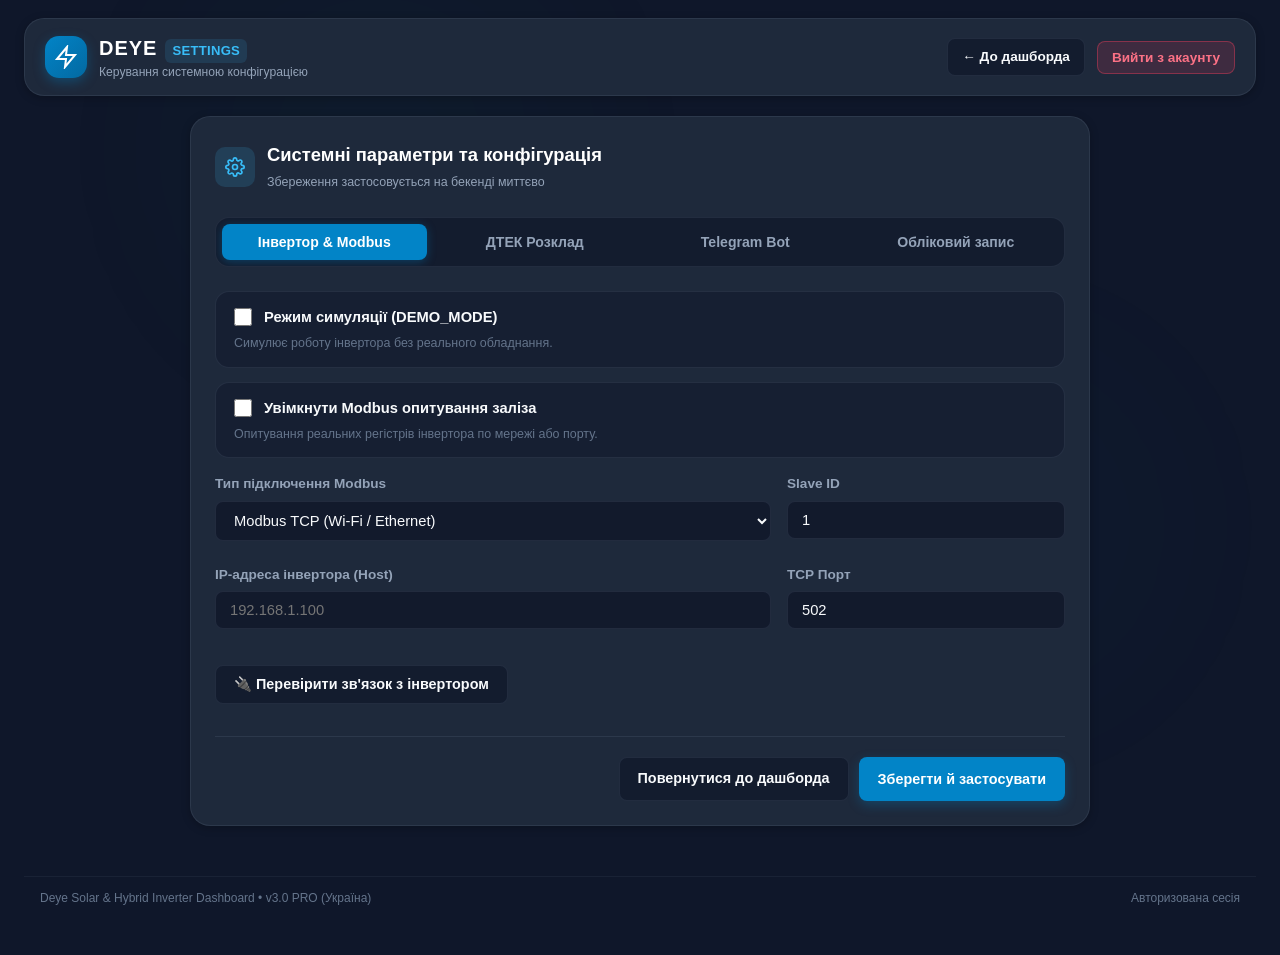
==== commit e065f606: "Update" ====
--- a/settings.html
+++ b/settings.html
@@ -303,14 +303,15 @@
           <div class="form-group">
             <label>Регіон ДТЕК</label>
             <select id="set_dtek_region" class="form-input">
-              <option value="kiev">м. Київ (YASNO)</option>
-              <option value="kiev_region">Київська область</option>
+              <option value="kyiv">м. Київ (YASNO)</option>
+              <option value="kyiv_region">Київська область</option>
               <option value="dnipro">Дніпропетровська область</option>
               <option value="odesa">Одеська область</option>
+              <option value="custom">Власний графік (Custom)</option>
             </select>
           </div>
-          <div class="form-group" style="margin-top: 14px;">
-            <label>Черга (Група відключень)</label>
+          <div class="form-group" id="dtekGroupContainer" style="margin-top: 14px;">
+            <label id="dtekGroupLabel">Черга (Група відключень)</label>
             <select id="set_dtek_group" class="form-input">
               <option value="1">Черга 1</option>
               <option value="2">Черга 2</option>
@@ -319,6 +320,15 @@
               <option value="5">Черга 5</option>
               <option value="6">Черга 6</option>
             </select>
+          </div>
+
+          <!-- Custom Schedule Editor Container -->
+          <div class="custom-schedule-section hidden" id="customScheduleSection">
+            <label style="font-weight: 700; font-size: 0.9rem; color: var(--text-main);">Редагування власного 24-годинного розкладу</label>
+            <small class="form-hint" style="display: block; margin-top: 4px; margin-bottom: 12px;">
+              Клікніть на годину для перемикання статусу: Зелений (Світло є) ➔ Жовтий (Можливо) ➔ Червоний (Відключення).
+            </small>
+            <div class="custom-schedule-grid" id="customScheduleGrid"></div>
           </div>
         </div>
 
@@ -428,6 +438,75 @@
         tabContents: document.querySelectorAll('.settings-tab-content')
       };
 
+      // --- Custom Schedule Editor Initialization ---
+      const customGrid = document.getElementById('customScheduleGrid');
+      const customScheduleData = {}; // 0..23 -> "yes", "maybe", "no"
+      for (let h = 0; h < 24; h++) {
+        customScheduleData[h] = 'yes';
+        const cell = document.createElement('div');
+        cell.className = 'custom-hour-cell status-yes';
+        cell.dataset.hour = h;
+        cell.innerHTML = `
+          <span class="hour-label">${h.toString().padStart(2, '0')}:00</span>
+          <div class="hour-status-dot"></div>
+        `;
+        cell.addEventListener('click', () => {
+          const cur = customScheduleData[h];
+          let next = 'yes';
+          if (cur === 'yes') next = 'maybe';
+          else if (cur === 'maybe') next = 'no';
+          else if (cur === 'no') next = 'yes';
+
+          customScheduleData[h] = next;
+          cell.className = `custom-hour-cell status-${next}`;
+        });
+        customGrid.appendChild(cell);
+      }
+
+      function updateGroupOptions() {
+        const region = sDom.dtekRegion.value;
+        const groupSelect = sDom.dtekGroup;
+        const groupContainer = document.getElementById('dtekGroupContainer');
+        const customSection = document.getElementById('customScheduleSection');
+
+        if (region === 'custom') {
+          groupContainer.classList.add('hidden');
+          customSection.classList.remove('hidden');
+          return;
+        } else {
+          groupContainer.classList.remove('hidden');
+          customSection.classList.add('hidden');
+        }
+
+        const currentVal = groupSelect.value || '3';
+        groupSelect.innerHTML = '';
+
+        if (region === 'kyiv_region') {
+          const subs = ['1.1', '1.2', '2.1', '2.2', '3.1', '3.2', '4.1', '4.2', '5.1', '5.2', '6.1', '6.2'];
+          subs.forEach(s => {
+            const opt = document.createElement('option');
+            opt.value = s;
+            opt.textContent = `Підгрупа ${s}`;
+            groupSelect.appendChild(opt);
+          });
+        } else {
+          for (let i = 1; i <= 6; i++) {
+            const opt = document.createElement('option');
+            opt.value = i;
+            opt.textContent = `Черга ${i}`;
+            groupSelect.appendChild(opt);
+          }
+        }
+
+        if (Array.from(groupSelect.options).some(o => o.value === currentVal)) {
+          groupSelect.value = currentVal;
+        } else {
+          groupSelect.value = groupSelect.options[0].value;
+        }
+      }
+
+      sDom.dtekRegion.addEventListener('change', updateGroupOptions);
+
       function updateModbusTypeVisibility() {
         if (sDom.modbusType.value === 'tcp') {
           sDom.tcpRow.classList.remove('hidden');
@@ -454,8 +533,27 @@
           sDom.modbusHost.value = data.modbus_host || '192.168.1.100';
           sDom.modbusTcpPort.value = data.modbus_tcp_port || '502';
           sDom.modbusPort.value = data.modbus_port || 'COM3';
-          sDom.dtekRegion.value = data.dtek_region || 'kiev';
+          sDom.dtekRegion.value = data.dtek_region || 'kyiv';
+          updateGroupOptions();
           sDom.dtekGroup.value = data.dtek_group || '3';
+
+          if (data.custom_dtek_schedule) {
+            try {
+              const parsed = JSON.parse(data.custom_dtek_schedule);
+              for (let h = 0; h < 24; h++) {
+                if (parsed[h]) {
+                  customScheduleData[h] = parsed[h];
+                  const cell = customGrid.querySelector(`[data-hour="${h}"]`);
+                  if (cell) {
+                    cell.className = `custom-hour-cell status-${parsed[h]}`;
+                  }
+                }
+              }
+            } catch (err) {
+              console.error(err);
+            }
+          }
+
           sDom.telegramEnabled.checked = (data.telegram_notifications_enabled === 'True' || data.telegram_notifications_enabled === 'true');
           sDom.telegramToken.value = data.telegram_bot_token || '';
           sDom.telegramChatId.value = data.telegram_chat_id || '';
@@ -536,6 +634,7 @@
             modbus_port: sDom.modbusPort.value,
             dtek_region: sDom.dtekRegion.value,
             dtek_group: sDom.dtekGroup.value,
+            custom_dtek_schedule: JSON.stringify(customScheduleData),
             telegram_notifications_enabled: sDom.telegramEnabled.checked ? 'True' : 'False',
             telegram_bot_token: sDom.telegramToken.value,
             telegram_chat_id: sDom.telegramChatId.value,
--- a/styles.css
+++ b/styles.css
@@ -1764,6 +1764,62 @@
   }
 }
 
+/* Custom Schedule Editor in Settings */
+.custom-schedule-section {
+  margin-top: 20px;
+  padding: 16px;
+  background: rgba(15, 23, 42, 0.4);
+  border: 1px solid var(--border-card);
+  border-radius: var(--radius-md);
+}
+.custom-schedule-grid {
+  display: grid;
+  grid-template-columns: repeat(6, 1fr);
+  gap: 8px;
+  margin-top: 12px;
+}
+.custom-hour-cell {
+  background: rgba(30, 41, 59, 0.6);
+  border: 1px solid var(--border-card);
+  border-radius: var(--radius-sm);
+  padding: 8px;
+  text-align: center;
+  cursor: pointer;
+  transition: all 0.2s ease;
+}
+.custom-hour-cell:hover {
+  border-color: #38bdf8;
+}
+.custom-hour-cell .hour-label {
+  font-size: 0.75rem;
+  color: #94a3b8;
+  display: block;
+  margin-bottom: 4px;
+}
+.custom-hour-cell .hour-status-dot {
+  width: 14px;
+  height: 14px;
+  border-radius: 50%;
+  margin: 0 auto;
+}
+.custom-hour-cell.status-yes .hour-status-dot {
+  background: #10b981;
+  box-shadow: 0 0 8px rgba(16, 185, 129, 0.4);
+}
+.custom-hour-cell.status-maybe .hour-status-dot {
+  background: #f59e0b;
+  box-shadow: 0 0 8px rgba(245, 158, 11, 0.4);
+}
+.custom-hour-cell.status-no .hour-status-dot {
+  background: #ef4444;
+  box-shadow: 0 0 8px rgba(239, 68, 68, 0.4);
+}
+@media (max-width: 768px) {
+  .custom-schedule-grid {
+    grid-template-columns: repeat(4, 1fr);
+  }
+}
+
 .hidden {
   display: none !important;
 }
